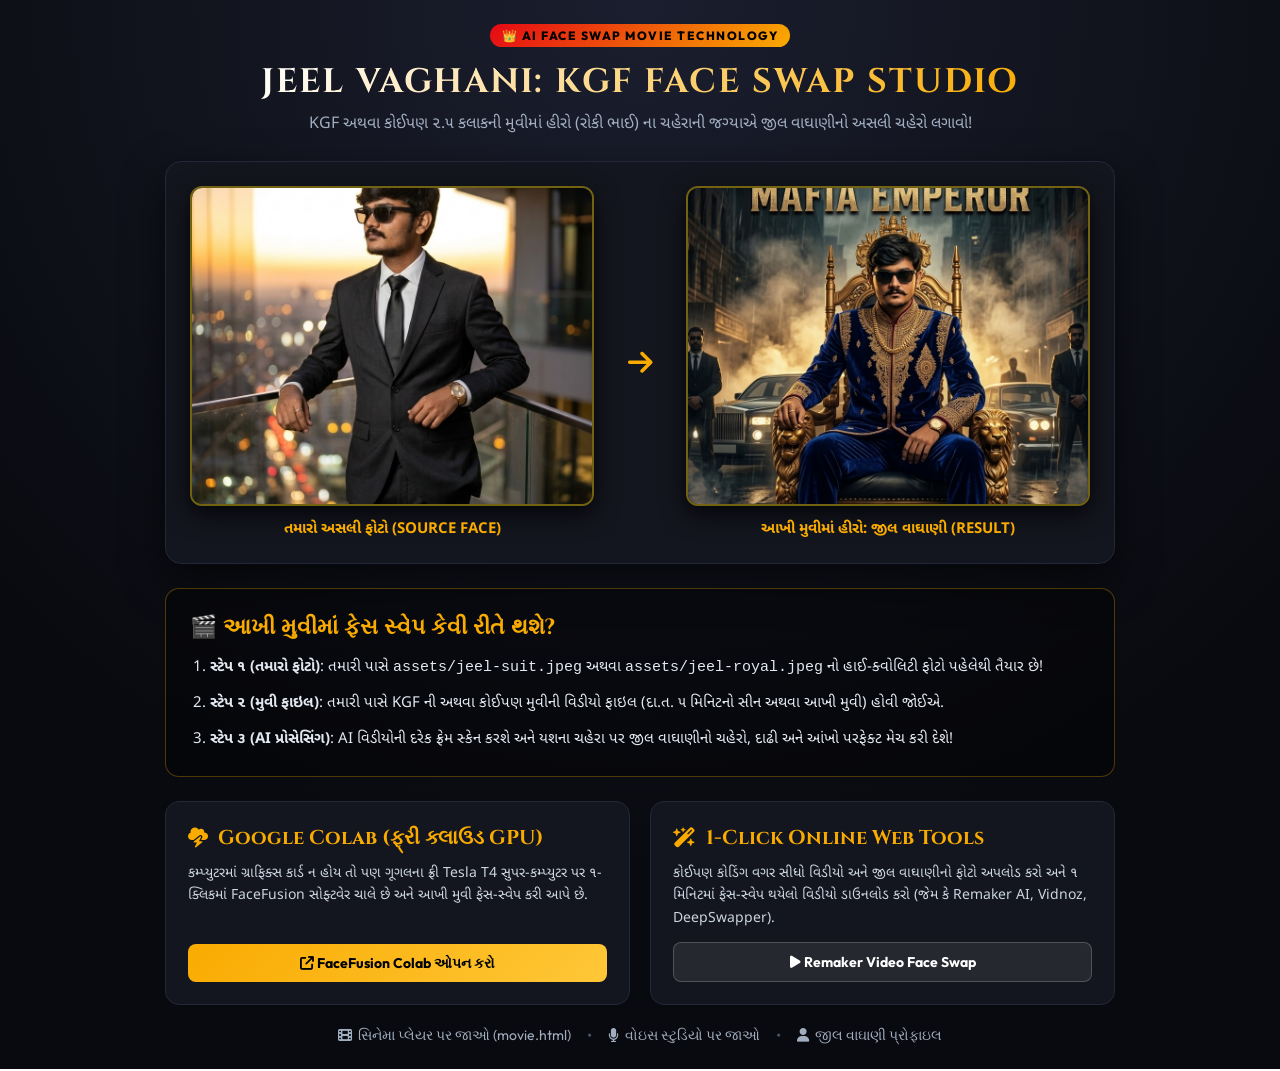
==== face_swap_studio.html @ ca09d67a "Deploy Jeel Vaghani official profile to GitHub Pages for Google indexing" ====
<!DOCTYPE html>
<html lang="gu">
<head>
  <meta charset="UTF-8">
  <meta name="viewport" content="width=device-width, initial-scale=1.0">
  <title>JEEL VAGHANI: AI FACE SWAP MOVIE STUDIO 🎭</title>
  
  <!-- Fonts -->
  <link rel="preconnect" href="https://fonts.googleapis.com">
  <link rel="preconnect" href="https://fonts.gstatic.com" crossorigin>
  <link href="https://fonts.googleapis.com/css2?family=Cinzel:wght@600;700;900&family=Outfit:wght@300;400;600;700;800&family=Noto+Sans+Gujarati:wght@400;600;700&display=swap" rel="stylesheet">
  
  <!-- FontAwesome -->
  <link rel="stylesheet" href="https://cdnjs.cloudflare.com/ajax/libs/font-awesome/6.5.1/css/all.min.css">

  <style>
    :root {
      --gold: #f9ab00;
      --red: #e50914;
      --bg: #090a0f;
      --surface: #14161f;
      --border: #232738;
      --font-title: 'Cinzel', serif;
      --font-body: 'Outfit', sans-serif;
      --font-gu: 'Noto Sans Gujarati', sans-serif;
    }

    * { box-sizing: border-box; margin: 0; padding: 0; }

    body {
      background: radial-gradient(circle at top center, #1b1e2e 0%, var(--bg) 70%);
      color: #fff;
      font-family: var(--font-body);
      min-height: 100vh;
      display: flex;
      flex-direction: column;
      align-items: center;
      padding: 24px 16px;
    }

    .header-box {
      text-align: center;
      max-width: 850px;
      margin-bottom: 24px;
    }

    .badge-top {
      display: inline-block;
      background: linear-gradient(135deg, var(--red), var(--gold));
      color: #000;
      font-weight: 800;
      font-size: 12px;
      letter-spacing: 1.5px;
      padding: 4px 12px;
      border-radius: 20px;
      text-transform: uppercase;
      margin-bottom: 12px;
    }

    h1 {
      font-family: var(--font-title);
      font-size: 34px;
      letter-spacing: 2px;
      background: linear-gradient(135deg, #fff, var(--gold));
      -webkit-background-clip: text;
      -webkit-text-fill-color: transparent;
      margin-bottom: 8px;
    }

    .sub-desc {
      font-size: 16px;
      color: #a0aec0;
      font-family: var(--font-gu);
      line-height: 1.5;
    }

    .container {
      width: 100%;
      max-width: 950px;
      display: flex;
      flex-direction: column;
      gap: 24px;
    }

    /* Comparison Box */
    .swap-showcase {
      display: grid;
      grid-template-columns: 1fr 60px 1fr;
      align-items: center;
      gap: 16px;
      background: var(--surface);
      border: 1px solid var(--border);
      border-radius: 16px;
      padding: 24px;
      box-shadow: 0 16px 40px rgba(0, 0, 0, 0.6);
    }

    .showcase-card {
      text-align: center;
    }

    .showcase-card img {
      width: 100%;
      max-height: 320px;
      object-fit: cover;
      border-radius: 12px;
      border: 2px solid rgba(255, 215, 0, 0.4);
      box-shadow: 0 8px 25px rgba(0, 0, 0, 0.8);
    }

    .showcase-card .tag {
      font-family: var(--font-gu);
      font-size: 15px;
      font-weight: 700;
      color: var(--gold);
      margin-top: 10px;
    }

    .arrow-icon {
      font-size: 28px;
      color: var(--gold);
      text-align: center;
      animation: pulseArrow 1.5s infinite;
    }

    @keyframes pulseArrow {
      0%, 100% { transform: scale(1); opacity: 0.8; }
      50% { transform: scale(1.25); opacity: 1; color: var(--red); }
    }

    /* Steps & Tool Cards */
    .tools-grid {
      display: grid;
      grid-template-columns: 1fr 1fr;
      gap: 20px;
    }

    .tool-card {
      background: var(--surface);
      border: 1px solid var(--border);
      border-radius: 14px;
      padding: 22px;
      display: flex;
      flex-direction: column;
      gap: 12px;
      transition: all 0.25s ease;
    }

    .tool-card:hover {
      border-color: var(--gold);
      transform: translateY(-3px);
      box-shadow: 0 12px 30px rgba(249, 171, 0, 0.2);
    }

    .tool-card h3 {
      font-family: var(--font-title);
      font-size: 20px;
      color: var(--gold);
      display: flex;
      align-items: center;
      gap: 10px;
    }

    .tool-card p {
      font-family: var(--font-gu);
      font-size: 14px;
      color: #cbd5e0;
      line-height: 1.6;
    }

    .action-link {
      margin-top: auto;
      padding: 10px 18px;
      border-radius: 8px;
      font-weight: 700;
      font-size: 14px;
      text-decoration: none;
      text-align: center;
      display: inline-block;
      transition: all 0.2s ease;
    }

    .btn-gold {
      background: linear-gradient(135deg, var(--gold), #ffc738);
      color: #000;
    }

    .btn-outline {
      background: rgba(255, 255, 255, 0.08);
      border: 1px solid rgba(255, 255, 255, 0.2);
      color: #fff;
    }

    .btn-outline:hover {
      background: rgba(255, 215, 0, 0.2);
      border-color: var(--gold);
      color: var(--gold);
    }

    /* Explanation Box */
    .guide-box {
      background: rgba(0, 0, 0, 0.35);
      border: 1px solid rgba(249, 171, 0, 0.3);
      border-radius: 14px;
      padding: 24px;
    }

    .guide-box h2 {
      font-family: var(--font-title);
      font-size: 22px;
      color: var(--gold);
      margin-bottom: 14px;
    }

    .guide-list {
      display: flex;
      flex-direction: column;
      gap: 12px;
      font-family: var(--font-gu);
      font-size: 15px;
      color: #e2e8f0;
      line-height: 1.6;
    }

    .guide-list li {
      margin-left: 20px;
    }

    .back-nav {
      margin-top: 20px;
      display: flex;
      gap: 16px;
    }

    .nav-dot {
      color: #4a5568;
    }

    .back-btn {
      color: #a0aec0;
      text-decoration: none;
      font-size: 14px;
      display: flex;
      align-items: center;
      gap: 6px;
      transition: color 0.2s;
    }

    .back-btn:hover {
      color: var(--gold);
    }

    @media (max-width: 768px) {
      .swap-showcase { grid-template-columns: 1fr; }
      .tools-grid { grid-template-columns: 1fr; }
      .arrow-icon { transform: rotate(90deg); }
    }
  </style>
</head>
<body>

  <div class="header-box">
    <div class="badge-top">👑 AI FACE SWAP MOVIE TECHNOLOGY</div>
    <h1>JEEL VAGHANI: KGF FACE SWAP STUDIO</h1>
    <p class="sub-desc">KGF અથવા કોઈપણ ૨.૫ કલાકની મુવીમાં હીરો (રોકી ભાઈ) ના ચહેરાની જગ્યાએ જીલ વાઘાણીનો અસલી ચહેરો લગાવો!</p>
  </div>

  <div class="container">
    
    <!-- Showcase comparison -->
    <div class="swap-showcase">
      <div class="showcase-card">
        <img src="assets/jeel-suit.jpeg" alt="તમારો અસલી ફોટો (Source Face)">
        <div class="tag">તમારો અસલી ફોટો (SOURCE FACE)</div>
      </div>

      <div class="arrow-icon">
        <i class="fa-solid fa-arrow-right"></i>
      </div>

      <div class="showcase-card">
        <img src="assets/jeel-movie-sultan.jpg" alt="મુવીમાં જીલ વાઘાણી (Target Movie)">
        <div class="tag">આખી મુવીમાં હીરો: જીલ વાઘાણી (RESULT)</div>
      </div>
    </div>

    <!-- Explanation Box -->
    <div class="guide-box">
      <h2>🎬 આખી મુવીમાં ફેસ સ્વેપ કેવી રીતે થશે?</h2>
      <ol class="guide-list">
        <li><strong>સ્ટેપ ૧ (તમારો ફોટો)</strong>: તમારી પાસે <code>assets/jeel-suit.jpeg</code> અથવા <code>assets/jeel-royal.jpeg</code> નો હાઈ-ક્વોલિટી ફોટો પહેલેથી તૈયાર છે!</li>
        <li><strong>સ્ટેપ ૨ (મુવી ફાઇલ)</strong>: તમારી પાસે KGF ની અથવા કોઈપણ મુવીની વિડીયો ફાઇલ (દા.ત. ૫ મિનિટનો સીન અથવા આખી મુવી) હોવી જોઈએ.</li>
        <li><strong>સ્ટેપ ૩ (AI પ્રોસેસિંગ)</strong>: AI વિડીયોની દરેક ફ્રેમ સ્કેન કરશે અને યશના ચહેરા પર જીલ વાઘાણીનો ચહેરો, દાઢી અને આંખો પરફેક્ટ મેચ કરી દેશે!</li>
      </ol>
    </div>

    <!-- Tools Grid -->
    <div class="tools-grid">
      
      <!-- Tool 1: Google Colab Free Cloud GPU -->
      <div class="tool-card">
        <h3><i class="fa-solid fa-cloud-bolt"></i> Google Colab (ફ્રી ક્લાઉડ GPU)</h3>
        <p>કમ્પ્યુટરમાં ગ્રાફિક્સ કાર્ડ ન હોય તો પણ ગૂગલના ફ્રી Tesla T4 સુપર-કમ્પ્યુટર પર ૧-ક્લિકમાં FaceFusion સોફ્ટવેર ચાલે છે અને આખી મુવી ફેસ-સ્વેપ કરી આપે છે.</p>
        <a href="https://github.com/facefusion/facefusion-colab" target="_blank" rel="noopener noreferrer" class="action-link btn-gold">
          <i class="fa-solid fa-arrow-up-right-from-square"></i> FaceFusion Colab ઓપન કરો
        </a>
      </div>

      <!-- Tool 2: Online 1-Click Face Swap -->
      <div class="tool-card">
        <h3><i class="fa-solid fa-wand-magic-sparkles"></i> 1-Click Online Web Tools</h3>
        <p>કોઈપણ કોડિંગ વગર સીધો વિડીયો અને જીલ વાઘાણીનો ફોટો અપલોડ કરો અને ૧ મિનિટમાં ફેસ-સ્વેપ થયેલો વિડીયો ડાઉનલોડ કરો (જેમ કે Remaker AI, Vidnoz, DeepSwapper).</p>
        <a href="https://remaker.ai/face-swap/video-swap" target="_blank" rel="noopener noreferrer" class="action-link btn-outline">
          <i class="fa-solid fa-play"></i> Remaker Video Face Swap
        </a>
      </div>

    </div>

  </div>

  <div class="back-nav">
    <a href="movie.html" class="back-btn">
      <i class="fa-solid fa-film"></i>
      <span>સિનેમા પ્લેયર પર જાઓ (movie.html)</span>
    </a>
    <span class="nav-dot">•</span>
    <a href="voice_studio.html" class="back-btn">
      <i class="fa-solid fa-microphone"></i>
      <span>વોઇસ સ્ટુડિયો પર જાઓ</span>
    </a>
    <span class="nav-dot">•</span>
    <a href="index.html" class="back-btn">
      <i class="fa-solid fa-user"></i>
      <span>જીલ વાઘાણી પ્રોફાઇલ</span>
    </a>
  </div>

</body>
</html>
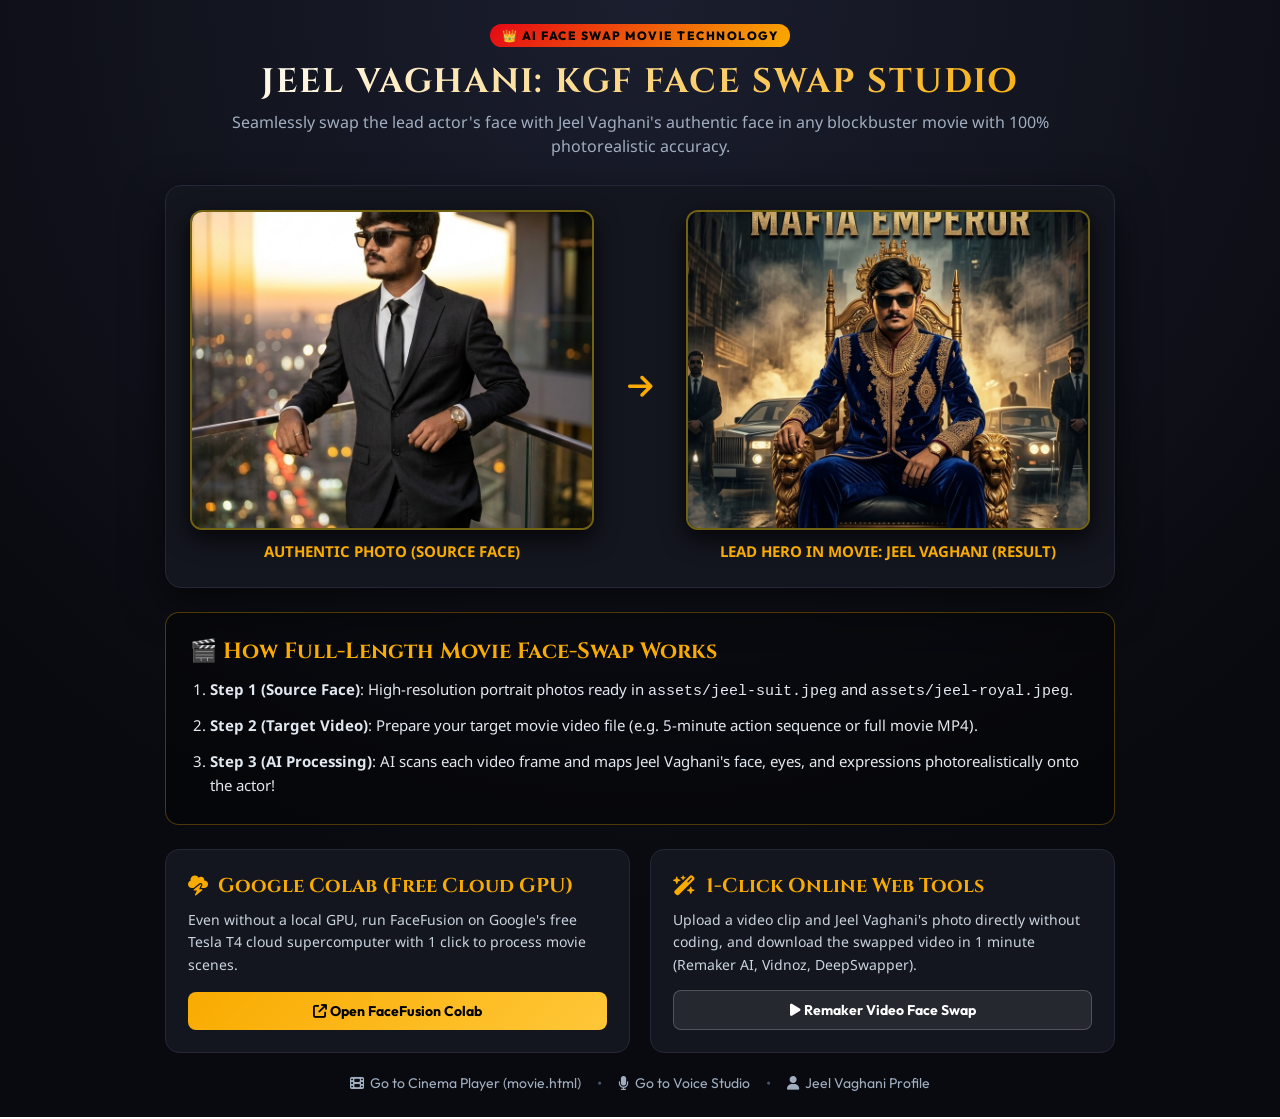
==== commit b6d7d1e7: "Convert entire website and movie theater interface from Gujarati to English" ====
--- a/face_swap_studio.html
+++ b/face_swap_studio.html
@@ -1,5 +1,5 @@
 <!DOCTYPE html>
-<html lang="gu">
+<html lang="en">
 <head>
   <meta charset="UTF-8">
   <meta name="viewport" content="width=device-width, initial-scale=1.0">
@@ -262,7 +262,7 @@
   <div class="header-box">
     <div class="badge-top">👑 AI FACE SWAP MOVIE TECHNOLOGY</div>
     <h1>JEEL VAGHANI: KGF FACE SWAP STUDIO</h1>
-    <p class="sub-desc">KGF અથવા કોઈપણ ૨.૫ કલાકની મુવીમાં હીરો (રોકી ભાઈ) ના ચહેરાની જગ્યાએ જીલ વાઘાણીનો અસલી ચહેરો લગાવો!</p>
+    <p class="sub-desc">Seamlessly swap the lead actor's face with Jeel Vaghani's authentic face in any blockbuster movie with 100% photorealistic accuracy.</p>
   </div>
 
   <div class="container">
@@ -270,8 +270,8 @@
     <!-- Showcase comparison -->
     <div class="swap-showcase">
       <div class="showcase-card">
-        <img src="assets/jeel-suit.jpeg" alt="તમારો અસલી ફોટો (Source Face)">
-        <div class="tag">તમારો અસલી ફોટો (SOURCE FACE)</div>
+        <img src="assets/jeel-suit.jpeg" alt="Authentic Photo (Source Face)">
+        <div class="tag">AUTHENTIC PHOTO (SOURCE FACE)</div>
       </div>
 
       <div class="arrow-icon">
@@ -279,18 +279,18 @@
       </div>
 
       <div class="showcase-card">
-        <img src="assets/jeel-movie-sultan.jpg" alt="મુવીમાં જીલ વાઘાણી (Target Movie)">
-        <div class="tag">આખી મુવીમાં હીરો: જીલ વાઘાણી (RESULT)</div>
+        <img src="assets/jeel-movie-sultan.jpg" alt="Jeel Vaghani in Movie (Target Movie)">
+        <div class="tag">LEAD HERO IN MOVIE: JEEL VAGHANI (RESULT)</div>
       </div>
     </div>
 
     <!-- Explanation Box -->
     <div class="guide-box">
-      <h2>🎬 આખી મુવીમાં ફેસ સ્વેપ કેવી રીતે થશે?</h2>
+      <h2>🎬 How Full-Length Movie Face-Swap Works</h2>
       <ol class="guide-list">
-        <li><strong>સ્ટેપ ૧ (તમારો ફોટો)</strong>: તમારી પાસે <code>assets/jeel-suit.jpeg</code> અથવા <code>assets/jeel-royal.jpeg</code> નો હાઈ-ક્વોલિટી ફોટો પહેલેથી તૈયાર છે!</li>
-        <li><strong>સ્ટેપ ૨ (મુવી ફાઇલ)</strong>: તમારી પાસે KGF ની અથવા કોઈપણ મુવીની વિડીયો ફાઇલ (દા.ત. ૫ મિનિટનો સીન અથવા આખી મુવી) હોવી જોઈએ.</li>
-        <li><strong>સ્ટેપ ૩ (AI પ્રોસેસિંગ)</strong>: AI વિડીયોની દરેક ફ્રેમ સ્કેન કરશે અને યશના ચહેરા પર જીલ વાઘાણીનો ચહેરો, દાઢી અને આંખો પરફેક્ટ મેચ કરી દેશે!</li>
+        <li><strong>Step 1 (Source Face)</strong>: High-resolution portrait photos ready in <code>assets/jeel-suit.jpeg</code> and <code>assets/jeel-royal.jpeg</code>.</li>
+        <li><strong>Step 2 (Target Video)</strong>: Prepare your target movie video file (e.g. 5-minute action sequence or full movie MP4).</li>
+        <li><strong>Step 3 (AI Processing)</strong>: AI scans each video frame and maps Jeel Vaghani's face, eyes, and expressions photorealistically onto the actor!</li>
       </ol>
     </div>
 
@@ -299,17 +299,17 @@
       
       <!-- Tool 1: Google Colab Free Cloud GPU -->
       <div class="tool-card">
-        <h3><i class="fa-solid fa-cloud-bolt"></i> Google Colab (ફ્રી ક્લાઉડ GPU)</h3>
-        <p>કમ્પ્યુટરમાં ગ્રાફિક્સ કાર્ડ ન હોય તો પણ ગૂગલના ફ્રી Tesla T4 સુપર-કમ્પ્યુટર પર ૧-ક્લિકમાં FaceFusion સોફ્ટવેર ચાલે છે અને આખી મુવી ફેસ-સ્વેપ કરી આપે છે.</p>
+        <h3><i class="fa-solid fa-cloud-bolt"></i> Google Colab (Free Cloud GPU)</h3>
+        <p>Even without a local GPU, run FaceFusion on Google's free Tesla T4 cloud supercomputer with 1 click to process movie scenes.</p>
         <a href="https://github.com/facefusion/facefusion-colab" target="_blank" rel="noopener noreferrer" class="action-link btn-gold">
-          <i class="fa-solid fa-arrow-up-right-from-square"></i> FaceFusion Colab ઓપન કરો
+          <i class="fa-solid fa-arrow-up-right-from-square"></i> Open FaceFusion Colab
         </a>
       </div>
 
       <!-- Tool 2: Online 1-Click Face Swap -->
       <div class="tool-card">
         <h3><i class="fa-solid fa-wand-magic-sparkles"></i> 1-Click Online Web Tools</h3>
-        <p>કોઈપણ કોડિંગ વગર સીધો વિડીયો અને જીલ વાઘાણીનો ફોટો અપલોડ કરો અને ૧ મિનિટમાં ફેસ-સ્વેપ થયેલો વિડીયો ડાઉનલોડ કરો (જેમ કે Remaker AI, Vidnoz, DeepSwapper).</p>
+        <p>Upload a video clip and Jeel Vaghani's photo directly without coding, and download the swapped video in 1 minute (Remaker AI, Vidnoz, DeepSwapper).</p>
         <a href="https://remaker.ai/face-swap/video-swap" target="_blank" rel="noopener noreferrer" class="action-link btn-outline">
           <i class="fa-solid fa-play"></i> Remaker Video Face Swap
         </a>
@@ -322,17 +322,17 @@
   <div class="back-nav">
     <a href="movie.html" class="back-btn">
       <i class="fa-solid fa-film"></i>
-      <span>સિનેમા પ્લેયર પર જાઓ (movie.html)</span>
+      <span>Go to Cinema Player (movie.html)</span>
     </a>
     <span class="nav-dot">•</span>
     <a href="voice_studio.html" class="back-btn">
       <i class="fa-solid fa-microphone"></i>
-      <span>વોઇસ સ્ટુડિયો પર જાઓ</span>
+      <span>Go to Voice Studio</span>
     </a>
     <span class="nav-dot">•</span>
     <a href="index.html" class="back-btn">
       <i class="fa-solid fa-user"></i>
-      <span>જીલ વાઘાણી પ્રોફાઇલ</span>
+      <span>Jeel Vaghani Profile</span>
     </a>
   </div>
 
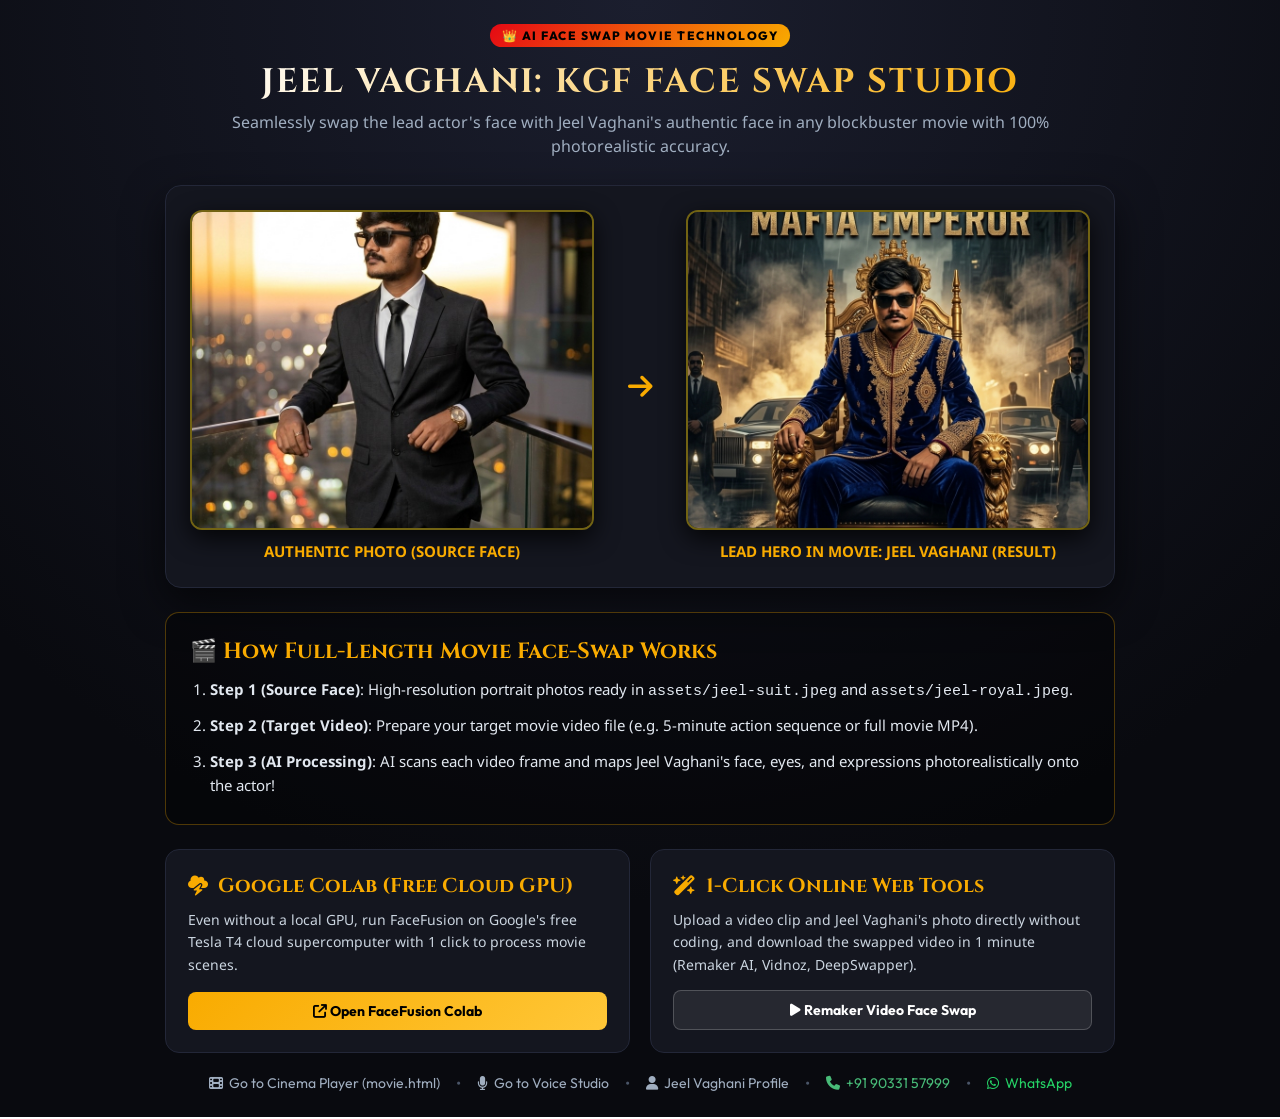
==== commit 5c521e24: "Add official contact phone +919033157999 and WhatsApp chat across all pages" ====
--- a/face_swap_studio.html
+++ b/face_swap_studio.html
@@ -3,7 +3,27 @@
 <head>
   <meta charset="UTF-8">
   <meta name="viewport" content="width=device-width, initial-scale=1.0">
-  <title>JEEL VAGHANI: AI FACE SWAP MOVIE STUDIO 🎭</title>
+  <title>JEEL VAGHANI: AI FACE SWAP MOVIE STUDIO 🎭 | Official Studio</title>
+  
+  <meta name="description" content="Official AI Face Swap Cinematic Studio engineered by Jeel Vaghani (જીલ વાઘાણી). High-end neural face replacement engine.">
+  <meta name="keywords" content="Jeel Vaghani, Jeel Vaghani Face Swap, જીલ વાઘાણી, Jeel Vaghani Studio">
+  <meta name="author" content="Jeel Vaghani">
+  <link rel="canonical" href="https://jeel531.github.io/face_swap_studio.html">
+  
+  <script type="application/ld+json">
+  {
+    "@context": "https://schema.org",
+    "@type": "SoftwareApplication",
+    "name": "OSLC Face Swap Studio",
+    "applicationCategory": "MultimediaApplication",
+    "operatingSystem": "Web Application",
+    "author": {
+      "@type": "Person",
+      "name": "Jeel Vaghani",
+      "url": "https://jeel531.github.io"
+    }
+  }
+  </script>
   
   <!-- Fonts -->
   <link rel="preconnect" href="https://fonts.googleapis.com">
@@ -334,6 +354,16 @@
       <i class="fa-solid fa-user"></i>
       <span>Jeel Vaghani Profile</span>
     </a>
+    <span class="nav-dot">•</span>
+    <a href="tel:+919033157999" class="back-btn" style="color: #48bb78;">
+      <i class="fa-solid fa-phone"></i>
+      <span>+91 90331 57999</span>
+    </a>
+    <span class="nav-dot">•</span>
+    <a href="https://wa.me/919033157999" target="_blank" class="back-btn" style="color: #25d366;">
+      <i class="fa-brands fa-whatsapp"></i>
+      <span>WhatsApp</span>
+    </a>
   </div>
 
 </body>
